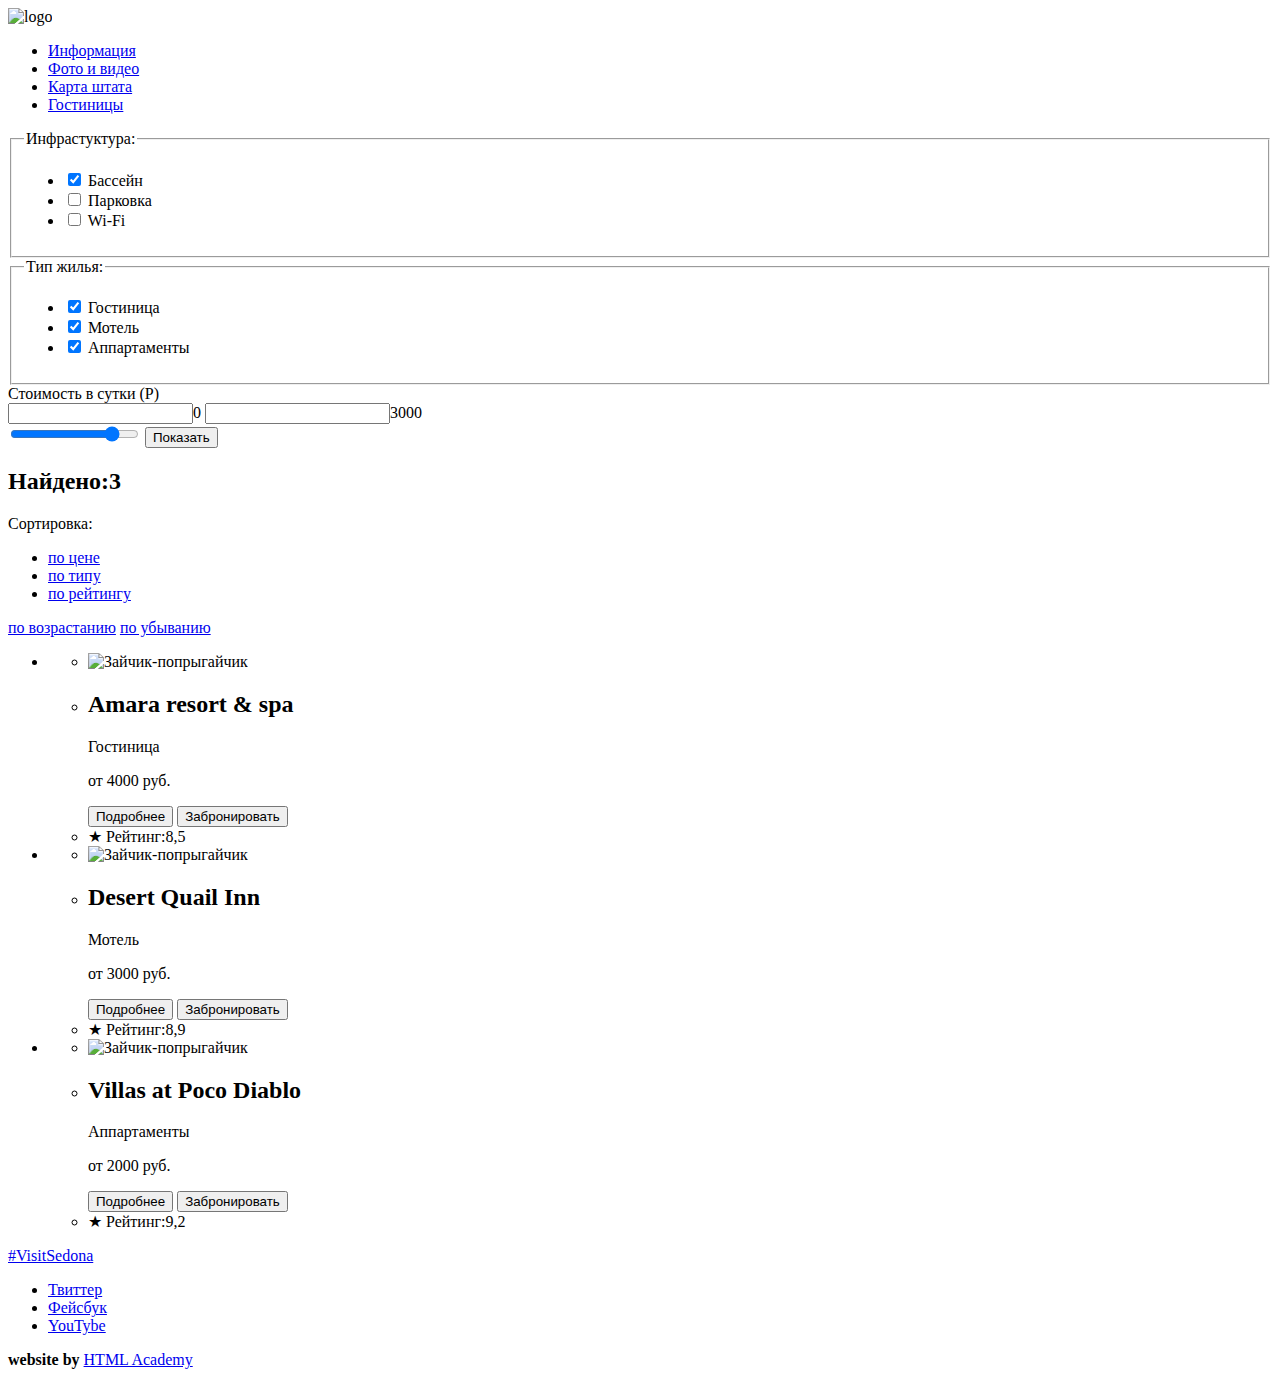
==== catalog.html @ 26ab22ec "#13 Начинаем разметку личного проекта" ====
<!DOCTYPE html>
<html lang="ru">
  <head>
    <meta charset="utf-8">
    <title>HTML Academy: Седона</title>
  </head>
  <body>

    <header class="page-header">
      <nav class="main-menu">
        <a class="main-menu__logo">
          <img src="http://placehold.it/150X100" width="150" height="100" alt="logo">
        </a>
        <ul class="main-menu__list">
          <li><a href="#">Информация</a></li>
          <li><a href="#">Фото и видео</a></li>
          <li><a href="#">Карта штата</a></li>
          <li><a href="#">Гостиницы</a></li>
        </ul>
      </nav>
      <form class="form__search" method="post" action="https://echo.htmlacademy.ru">
        <fieldset class="advantage">
          <legend class="advantage__title">Инфрастуктура:</legend>
            <ul class="advantage__list">
              <li class="advantage__item item-checkbox">
                <input class="item-checkbox__control visually-hidden" type="checkbox" name="pool" id="pool" checked>
                <label class="item-checkbox__label" for="pool">Бассейн</label>
              </li>
              <li class="advantage__item item-checkbox">
                <input class="item-checkbox__control visually-hidden" type="checkbox" name="parking" id="parking" >
                <label class="item-checkbox__label" for="parking">Парковка</label>
              </li>
              <li class="advantage__item item-checkbox">
                <input class="item-checkbox__control visually-hidden" type="checkbox" name="wifi" id="wifi">
                <label class="item-checkbox__label" for="wifi">Wi-Fi</label>
              </li>
            </ul>
        </fieldset>
        <fieldset class="type">
          <legend class="type__title">Тип жилья:</legend>
            <ul class="type__list">
              <li class="type__item item-checkbox">
                <input class="item-checkbox__control visually-hidden" type="checkbox" name="inn" id="inn" checked>
                <label class="item-checkbox__label" for="inn">Гостиница</label>
              </li>
              <li class="type__item item-checkbox">
                <input class="item-checkbox__control visually-hidden" type="checkbox" name="motel" id="motel" checked>
                <label class="item-checkbox__label" for="motel">Мотель</label>
              </li>
              <li class="type__item item-checkbox">
                <input class="item-checkbox__control visually-hidden" type="checkbox" name="apart" id="apart" checked>
                <label class="item-checkbox__label" for="apart">Аппартаменты</label>
              </li>
            </ul>
        </fieldset>

        <div class="price">
          <label for="rating">Стоимость в сутки (Р)</label>
          <div>
            <input name="output">0</input>
            <input name="output">3000</input>
          </div>
          <input type="range" name="rating" min="0" max="3000" step="1" value="2500">
          <button value="Показать">Показать</button>
        </div>
      </form>

    </header>

    <main class="page-form">
      <section>
        <h2>Найдено:<span>3</span></h2>

        <p>Сортировка:</p>
          <ul>
            <li><a href="#">по цене</a></li>
            <li><a href="#">по типу</a></li>
            <li><a href="#">по рейтингу</a></li>
          </ul>
          <a class="arrow arrow-up" href="#">по возрастанию</a>
          <a class="arrow arrow-down" href="#">по убыванию</a>
      </section>
      <section class="catalog">
        <ul class="catalog__list">
          <li class="catalog__item">
            <article class="hotel">
              <ul>
                <li class="hotel__picture">
                  <img class="hotel__picture-image" src="http://placehold.it/150x100" width="150" height="100" alt="Зайчик-попрыгайчик">
                </li>
                <li>
                  <h2 class="hotel__title">Amara resort & spa</h2>
                  <p class="hotel__type">Гостиница</p>
                  <p class="hotel__price">от 4000 руб.</p>
                  <button class="hotel__detail" type="button">Подробнее</button>
                  <button class="hotel__booking" type="button">Забронировать</button>
                </li>
                <li>
                  <span>&#9733;</span>
                  <span>Рейтинг:8,5</span>
                </li>
              </ul>
            </article>
          </li>
          <li class="catalog__item">
            <article class="hotel">
              <ul>
                <li class="hotel__picture">
                  <img class="hotel__picture-image" src="http://placehold.it/150x100" width="150" height="100" alt="Зайчик-попрыгайчик">
                </li>
                <li>
                  <h2 class="hotel__title">Desert Quail Inn</h2>
                  <p class="hotel__type">Мотель</p>
                  <p class="hotel__price">от 3000 руб.</p>
                  <button class="hotel__detail" type="button">Подробнее</button>
                  <button class="hotel__booking" type="button">Забронировать</button>
                </li>
                <li>
                  <span>&#9733;</span>
                  <span>Рейтинг:8,9</span>
                </li>
              </ul>
            </article>
          </li>
          <li class="catalog__item">
            <article class="hotel">
              <ul>
                <li class="hotel__picture">
                  <img class="hotel__picture-image" src="http://placehold.it/150x100" width="150" height="100" alt="Зайчик-попрыгайчик">
                </li>
                <li>
                  <h2 class="hotel__title">Villas at Poco Diablo</h2>
                  <p class="hotel__type">Аппартаменты</p>
                  <p class="hotel__price">от 2000 руб.</p>
                  <button class="hotel__detail" type="button">Подробнее</button>
                  <button class="hotel__booking" type="button">Забронировать</button>
                </li>
                <li>
                  <span>&#9733;</span>
                  <span>Рейтинг:9,2</span>
                </li>
              </ul>
            </article>
          </li>
        </ul>
      </section>


    </main>

    <footer class="page-footer">
      <p class="page-footer__contacts">
        <a href="https://www.instagram.com/explore/tags/visitsedona/">#VisitSedona</a><br>
      </p>
      <div class="page-footer__social">
        <ul class="social__list">
          <li><a class="social__link" href="#">Твиттер</a></li>
          <li><a class="social__link" href="#">Фейсбук</a></li>
          <li><a class="social__link" href="#">YouTybe</a></li>
        </ul>
      </div>
      <div class="page-footer__copyright">
        <b>website by</b>
        <a class="copyright__link" href="https://htmlacademy.ru">HTML Academy</a>
      </div>
    </footer>
  </body>
</html>
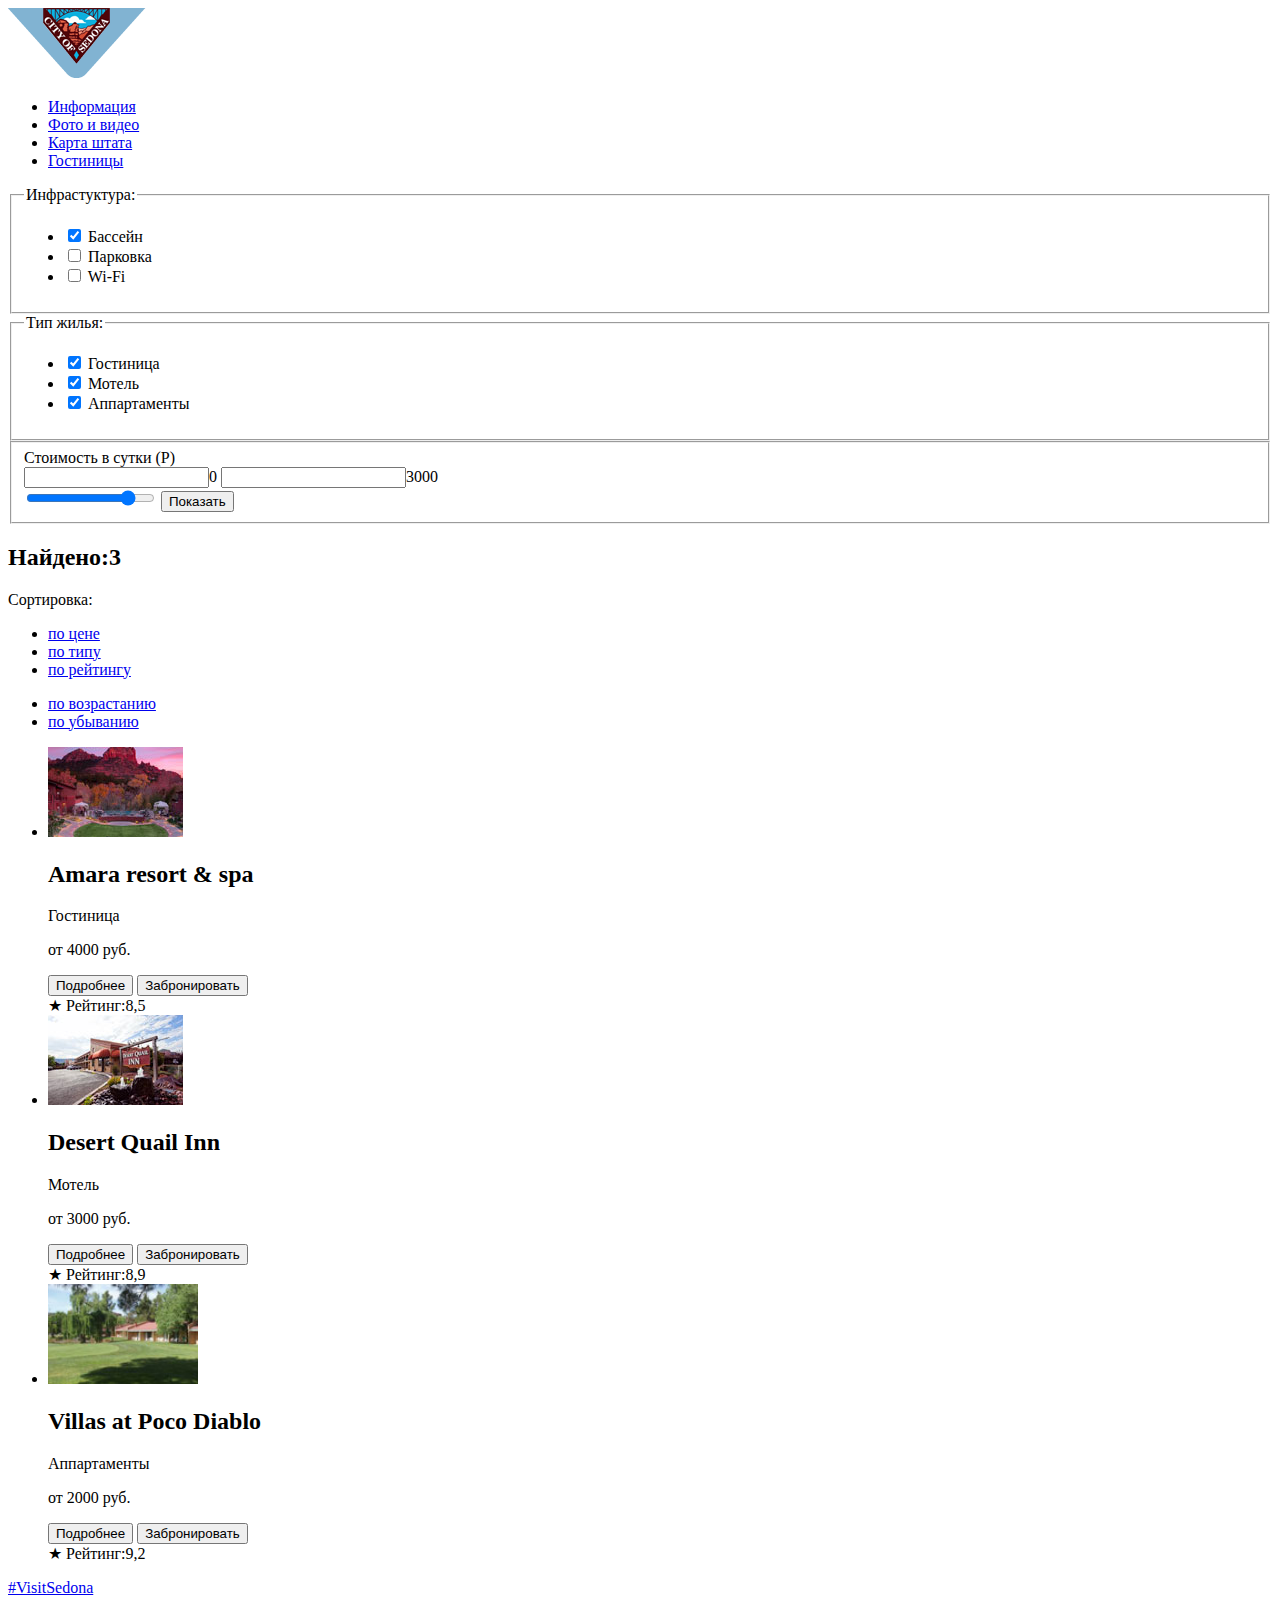
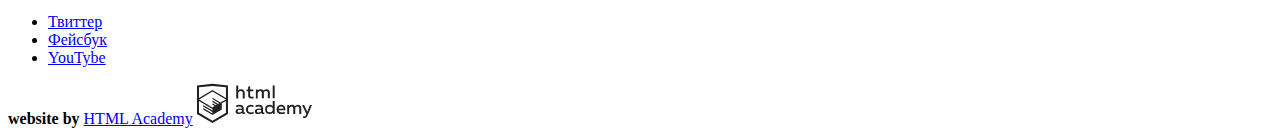
==== commit 6a539cb1: "Исправила ошибки разметки личного проекта" ====
--- a/catalog.html
+++ b/catalog.html
@@ -3,19 +3,20 @@
   <head>
     <meta charset="utf-8">
     <title>HTML Academy: Седона</title>
+    <link href="css/style.css" rel="stylesheet">
   </head>
   <body>
 
     <header class="page-header">
       <nav class="main-menu">
-        <a class="main-menu__logo">
-          <img src="http://placehold.it/150X100" width="150" height="100" alt="logo">
+        <a class="main-menu__logo" href="index.html">
+          <img src="img/logo.png" alt="SEDONA">
         </a>
         <ul class="main-menu__list">
-          <li><a href="#">Информация</a></li>
-          <li><a href="#">Фото и видео</a></li>
-          <li><a href="#">Карта штата</a></li>
-          <li><a href="#">Гостиницы</a></li>
+          <li><a href="index.html#features">Информация</a></li>
+          <li><a href="photo.html">Фото и видео</a></li>
+          <li><a href="index.html#map">Карта штата</a></li>
+          <li><a href="catalog.html">Гостиницы</a></li>
         </ul>
       </nav>
       <form class="form__search" method="post" action="https://echo.htmlacademy.ru">
@@ -54,7 +55,7 @@
             </ul>
         </fieldset>
 
-        <div class="price">
+        <fieldset class="price">
           <label for="rating">Стоимость в сутки (Р)</label>
           <div>
             <input name="output">0</input>
@@ -62,7 +63,7 @@
           </div>
           <input type="range" name="rating" min="0" max="3000" step="1" value="2500">
           <button value="Показать">Показать</button>
-        </div>
+        </fieldset>
       </form>
 
     </header>
@@ -77,74 +78,69 @@
             <li><a href="#">по типу</a></li>
             <li><a href="#">по рейтингу</a></li>
           </ul>
-          <a class="arrow arrow-up" href="#">по возрастанию</a>
-          <a class="arrow arrow-down" href="#">по убыванию</a>
+          <ul>
+            <li><a class="arrow arrow-up" href="#">по возрастанию</a></li>
+            <li><a class="arrow arrow-down" href="#">по убыванию</a></li>
+          </ul>
       </section>
       <section class="catalog">
         <ul class="catalog__list">
           <li class="catalog__item">
             <article class="hotel">
-              <ul>
-                <li class="hotel__picture">
-                  <img class="hotel__picture-image" src="http://placehold.it/150x100" width="150" height="100" alt="Зайчик-попрыгайчик">
-                </li>
-                <li>
-                  <h2 class="hotel__title">Amara resort & spa</h2>
-                  <p class="hotel__type">Гостиница</p>
-                  <p class="hotel__price">от 4000 руб.</p>
-                  <button class="hotel__detail" type="button">Подробнее</button>
-                  <button class="hotel__booking" type="button">Забронировать</button>
-                </li>
-                <li>
-                  <span>&#9733;</span>
-                  <span>Рейтинг:8,5</span>
-                </li>
-              </ul>
+              <div>
+                <img class="hotel__picture-image" src="img/hotels-1.jpg" alt="Amara resort & spa">
+              </div>
+              <div>
+                <h2 class="hotel__title">Amara resort & spa</h2>
+                <p class="hotel__type">Гостиница</p>
+                <p class="hotel__price">от 4000 руб.</p>
+                <button class="hotel__detail" type="button">Подробнее</button>
+                <button class="hotel__booking" type="button">Забронировать</button>
+              </div>
+              <div>
+                <span>&#9733;</span>
+                <span>Рейтинг:8,5</span>
+              </div>
             </article>
           </li>
           <li class="catalog__item">
             <article class="hotel">
-              <ul>
-                <li class="hotel__picture">
-                  <img class="hotel__picture-image" src="http://placehold.it/150x100" width="150" height="100" alt="Зайчик-попрыгайчик">
-                </li>
-                <li>
-                  <h2 class="hotel__title">Desert Quail Inn</h2>
-                  <p class="hotel__type">Мотель</p>
-                  <p class="hotel__price">от 3000 руб.</p>
-                  <button class="hotel__detail" type="button">Подробнее</button>
-                  <button class="hotel__booking" type="button">Забронировать</button>
-                </li>
-                <li>
-                  <span>&#9733;</span>
-                  <span>Рейтинг:8,9</span>
-                </li>
-              </ul>
+              <div>
+                <img class="hotel__picture-image" src="img/hotels-2.jpg" alt="Desert Quail Inn">
+              </div>
+              <div>
+                <h2 class="hotel__title">Desert Quail Inn</h2>
+                <p class="hotel__type">Мотель</p>
+                <p class="hotel__price">от 3000 руб.</p>
+                <button class="hotel__detail" type="button">Подробнее</button>
+                <button class="hotel__booking" type="button">Забронировать</button>
+              </div>
+              <div>
+                <span>&#9733;</span>
+                <span>Рейтинг:8,9</span>
+              </div>
             </article>
           </li>
           <li class="catalog__item">
             <article class="hotel">
-              <ul>
-                <li class="hotel__picture">
-                  <img class="hotel__picture-image" src="http://placehold.it/150x100" width="150" height="100" alt="Зайчик-попрыгайчик">
-                </li>
-                <li>
+                <div>
+                  <img class="hotel__picture-image" src="img/hotels-3.jpg" width="150" height="100" alt="Villas at Poco Diablo">
+                </div>
+                <div>
                   <h2 class="hotel__title">Villas at Poco Diablo</h2>
                   <p class="hotel__type">Аппартаменты</p>
                   <p class="hotel__price">от 2000 руб.</p>
                   <button class="hotel__detail" type="button">Подробнее</button>
                   <button class="hotel__booking" type="button">Забронировать</button>
-                </li>
-                <li>
+                </div>
+                <div>
                   <span>&#9733;</span>
                   <span>Рейтинг:9,2</span>
-                </li>
-              </ul>
+                </div>
             </article>
           </li>
         </ul>
       </section>
-
 
     </main>
 
@@ -161,7 +157,9 @@
       </div>
       <div class="page-footer__copyright">
         <b>website by</b>
-        <a class="copyright__link" href="https://htmlacademy.ru">HTML Academy</a>
+        <a class="copyright__link" href="https://htmlacademy.ru/intensive/htmlcss">HTML Academy</a>
+          <img src="img/logo-htmlacademy.svg" width="115" height="41" alt="htmlacademy">
+        </a>
       </div>
     </footer>
   </body>
--- a/css/style.css
+++ b/css/style.css
@@ -0,0 +1,3 @@
+.copyright__link {
+  background: no-repeat url("img/logo-htmlacademy.svg");
+}
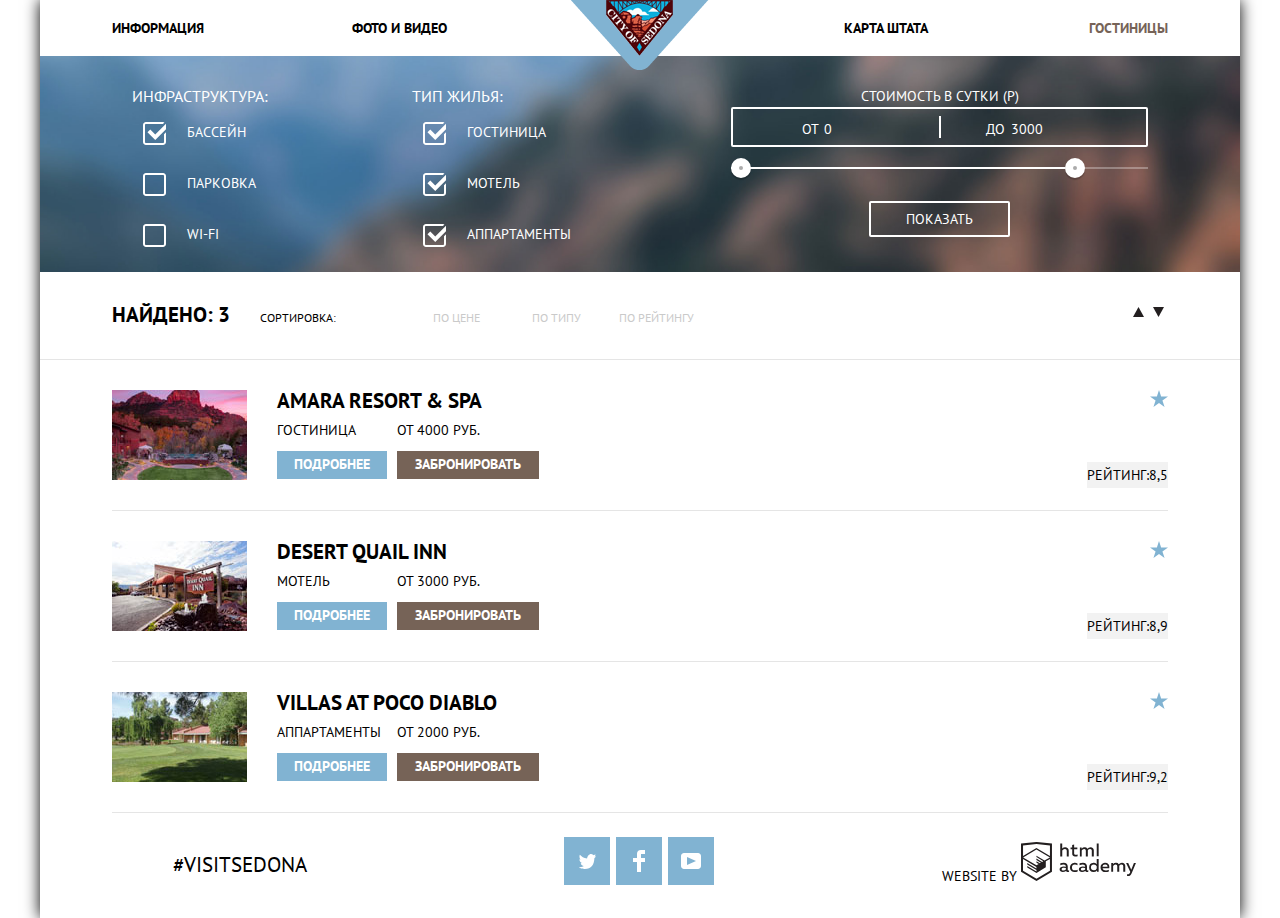
==== commit 0c444115: "Все изменения" ====
--- a/catalog.html
+++ b/catalog.html
@@ -3,25 +3,28 @@
   <head>
     <meta charset="utf-8">
     <title>HTML Academy: Седона</title>
+    <link href="https://fonts.googleapis.com/css?family=PT+Sans:400,700&amp;subset=cyrillic" rel="stylesheet">
+    <link href="css/normalize.css" rel="stylesheet">
     <link href="css/style.css" rel="stylesheet">
   </head>
-  <body>
+  <body class="catalog-page">
 
     <header class="page-header">
+
       <nav class="main-menu">
         <a class="main-menu__logo" href="index.html">
-          <img src="img/logo.png" alt="SEDONA">
+          <img src="img/logo.png" width="138" height="70" alt="SEDONA">
         </a>
         <ul class="main-menu__list">
           <li><a href="index.html#features">Информация</a></li>
           <li><a href="photo.html">Фото и видео</a></li>
           <li><a href="index.html#map">Карта штата</a></li>
-          <li><a href="catalog.html">Гостиницы</a></li>
+          <li class="link-active"><a href="catalog.html">Гостиницы</a></li>
         </ul>
       </nav>
       <form class="form__search" method="post" action="https://echo.htmlacademy.ru">
         <fieldset class="advantage">
-          <legend class="advantage__title">Инфрастуктура:</legend>
+          <legend class="advantage__title">Инфраструктура:</legend>
             <ul class="advantage__list">
               <li class="advantage__item item-checkbox">
                 <input class="item-checkbox__control visually-hidden" type="checkbox" name="pool" id="pool" checked>
@@ -56,31 +59,37 @@
         </fieldset>
 
         <fieldset class="price">
-          <label for="rating">Стоимость в сутки (Р)</label>
-          <div>
-            <input name="output">0</input>
-            <input name="output">3000</input>
-          </div>
-          <input type="range" name="rating" min="0" max="3000" step="1" value="2500">
-          <button value="Показать">Показать</button>
+          <label for="filter-range-title">Стоимость в сутки (Р)</label>
+            <div class="price-controls">
+              <label class="min-price">от <input type="text" name="min-price" value="0"></label>
+              <label class="max-price">до <input type="text" name="max-price" value="3000"></label>
+            </div>
+            <div class="range-controls">
+              <div class="scale">
+                <div class="bar"></div>
+              </div>
+              <div class="range-toggle range-toggle-min"></div>
+              <div class="range-toggle range-toggle-max"></div>
+            </div>
+            <button class="btn-transparent" type="submit">Показать</button>
         </fieldset>
       </form>
 
     </header>
 
     <main class="page-form">
-      <section>
-        <h2>Найдено:<span>3</span></h2>
+      <section class="sorting">
+        <h2>Найдено:<span> 3</span></h2>
 
         <p>Сортировка:</p>
-          <ul>
+          <ul class="sorting-type">
             <li><a href="#">по цене</a></li>
             <li><a href="#">по типу</a></li>
             <li><a href="#">по рейтингу</a></li>
           </ul>
-          <ul>
-            <li><a class="arrow arrow-up" href="#">по возрастанию</a></li>
-            <li><a class="arrow arrow-down" href="#">по убыванию</a></li>
+          <ul class="sorting-arrow">
+            <li><a class="arrow arrow-up" href="#"></a></li>
+            <li><a class="arrow arrow-down" href="#"></a></li>
           </ul>
       </section>
       <section class="catalog">
@@ -88,54 +97,54 @@
           <li class="catalog__item">
             <article class="hotel">
               <div>
-                <img class="hotel__picture-image" src="img/hotels-1.jpg" alt="Amara resort & spa">
+                <img class="hotel__picture-image" src="img/hotels-1.jpg" width="135" height="90" alt="Amara resort & spa">
               </div>
-              <div>
-                <h2 class="hotel__title">Amara resort & spa</h2>
+              <div class="hotel-content">
+                <h2 class="hotel__title"><a href="#">Amara resort & spa</a></h2>
                 <p class="hotel__type">Гостиница</p>
                 <p class="hotel__price">от 4000 руб.</p>
                 <button class="hotel__detail" type="button">Подробнее</button>
                 <button class="hotel__booking" type="button">Забронировать</button>
               </div>
-              <div>
-                <span>&#9733;</span>
-                <span>Рейтинг:8,5</span>
+              <div class="hotel-rating">
+                <span></span>
+                <p>Рейтинг:8,5</p>
               </div>
             </article>
           </li>
           <li class="catalog__item">
             <article class="hotel">
               <div>
-                <img class="hotel__picture-image" src="img/hotels-2.jpg" alt="Desert Quail Inn">
+                <img class="hotel__picture-image" src="img/hotels-2.jpg" width="135" height="90" alt="Desert Quail Inn">
               </div>
-              <div>
-                <h2 class="hotel__title">Desert Quail Inn</h2>
+              <div  class="hotel-content">
+                <h2 class="hotel__title"><a href="#">Desert Quail Inn</a></h2>
                 <p class="hotel__type">Мотель</p>
                 <p class="hotel__price">от 3000 руб.</p>
                 <button class="hotel__detail" type="button">Подробнее</button>
                 <button class="hotel__booking" type="button">Забронировать</button>
               </div>
-              <div>
-                <span>&#9733;</span>
-                <span>Рейтинг:8,9</span>
+              <div class="hotel-rating">
+                <span></span>
+                <p>Рейтинг:8,9</p>
               </div>
             </article>
           </li>
           <li class="catalog__item">
             <article class="hotel">
                 <div>
-                  <img class="hotel__picture-image" src="img/hotels-3.jpg" width="150" height="100" alt="Villas at Poco Diablo">
+                  <img class="hotel__picture-image" src="img/hotels-3.jpg" width="135" height="90" alt="Villas at Poco Diablo">
                 </div>
-                <div>
-                  <h2 class="hotel__title">Villas at Poco Diablo</h2>
+                <div  class="hotel-content">
+                  <h2 class="hotel__title"><a href="#">Villas at Poco Diablo</a></h2>
                   <p class="hotel__type">Аппартаменты</p>
                   <p class="hotel__price">от 2000 руб.</p>
                   <button class="hotel__detail" type="button">Подробнее</button>
                   <button class="hotel__booking" type="button">Забронировать</button>
                 </div>
-                <div>
-                  <span>&#9733;</span>
-                  <span>Рейтинг:9,2</span>
+                <div class="hotel-rating">
+                  <span></span>
+                  <p>Рейтинг:9,2</p>
                 </div>
             </article>
           </li>
@@ -145,22 +154,21 @@
     </main>
 
     <footer class="page-footer">
-      <p class="page-footer__contacts">
+      <p class="page-footer__item contacts">
         <a href="https://www.instagram.com/explore/tags/visitsedona/">#VisitSedona</a><br>
       </p>
-      <div class="page-footer__social">
+      <div class="page-footer__item social">
         <ul class="social__list">
-          <li><a class="social__link" href="#">Твиттер</a></li>
-          <li><a class="social__link" href="#">Фейсбук</a></li>
-          <li><a class="social__link" href="#">YouTybe</a></li>
+          <li><a class="social__link link-tw" href="#"></a></li>
+          <li><a class="social__link link-fb" href="#"></a></li>
+          <li><a class="social__link link-yt" href="#"></a></li>
         </ul>
       </div>
-      <div class="page-footer__copyright">
-        <b>website by</b>
-        <a class="copyright__link" href="https://htmlacademy.ru/intensive/htmlcss">HTML Academy</a>
-          <img src="img/logo-htmlacademy.svg" width="115" height="41" alt="htmlacademy">
-        </a>
+      <div class="page-footer__item copyright">
+        <span>website by</span>
+        <a class="copyright__link" href="https://htmlacademy.ru/intensive/htmlcss"><img src="img/logo-htmlacademy.svg" width="115" height="41" alt="htmlacademy"></a>
       </div>
     </footer>
+
   </body>
 </html>
--- a/css/style.css
+++ b/css/style.css
@@ -1,3 +1,655 @@
-.copyright__link {
-  background: no-repeat url("img/logo-htmlacademy.svg");
-}
+html {
+}
+
+body {
+  margin: 0 auto;
+  padding: 0;
+  font-family: "PT Sans", Arial, sans-serif;
+  font-size: 14px;
+  line-height: 26px;
+  color: #000000;
+  text-transform: uppercase;
+  text-align: center;
+  background-color: #ffffff;
+  box-shadow: 0px 0px 15px 0px #000000;
+  min-width: 768px;
+  max-width: 1200px;
+}
+
+a {
+  text-decoration: none;
+}
+li {
+  list-style: none;
+}
+img {
+  max-width: 100%;
+  height: auto;
+}
+.page-header {
+  background:
+        no-repeat url("../img/logo-bg-txt.png") center 130px,
+        no-repeat url("../img/bg-z.png") bottom,
+        no-repeat url("../img/logo-bg.jpg") 0 -25px;
+  background-size: 40%, 100%, 1200px auto;
+  height: 565px;
+}
+.main-menu {
+  background-color: #ffffff;
+}
+.main-menu__logo {
+  position: absolute;
+  height: 0;
+  left: 0;
+  right: 0;
+}
+.main-menu__list {
+  display: flex;
+  flex-direction: row;
+  justify-content: space-evenly;
+  margin: 0;
+  padding: 15px 0;
+  font-weight: bold;
+}
+.main-menu__list li {
+  width: 20%;
+}
+.main-menu__list a {
+  color: #000000;
+}
+.main-menu__list a:hover {
+  color: #81b3d2;
+}
+.main-menu__list a:active {
+  color: #b2b2b2;
+}
+.link-active a {
+  color: #766357;
+}
+.main-menu__list li:first-child {
+  margin-left: 6%;
+}
+.main-menu__list li:first-child,
+.main-menu__list li:nth-child(2) {
+  text-align: left;
+}
+.main-menu__list li:last-child,
+.main-menu__list li:nth-child(3) {
+  text-align: right;
+}
+.main-menu__list li:nth-child(2) {
+  margin-right: auto;
+}
+.main-menu__list li:last-child {
+  margin-right: 6%;
+}
+
+.page-title  {
+  margin: 60px 0 50px;
+}
+.page-title p {
+  margin: 26px;
+}
+.card__list {
+  display: flex;
+  flex-direction: row;
+  justify-content: space-around;
+  line-height: 21px;
+  margin: 0;
+  padding: 0;
+}
+.card__item {
+  width: 33%;
+  padding: 145px 50px 65px 50px;
+}
+.card__item h2 {
+  margin-bottom: 26px;
+}
+.card__item:first-child {
+  background: no-repeat url("../img/icon-1.svg") 50% 23%;
+}
+.card__item:nth-child(2) {
+  background: no-repeat url("../img/icon-3.svg") 50% 23%;
+}
+.card__item:last-child {
+  background: no-repeat url("../img/icon-2.svg") 50% 23%;
+}
+.features__list {
+  display: flex;
+  flex-direction: row;
+  flex-wrap: wrap;
+  line-height: 21px;
+  padding: 0;
+  margin: 0;
+}
+.feature__item {
+  max-height: 256px;
+  margin: 0;
+}
+.feature__img {
+  order: -1;
+}
+.feature__item:first-child {
+  display: flex;
+  flex-direction: column;
+  justify-content: center;
+  flex-wrap: wrap;
+  width: 100%;
+  overflow: hidden;
+}
+.feature__info {
+  width: 33.3%;
+  background-color: #82b2d3;
+  color: #ffffff;
+}
+.feature__info h2 {
+  padding: 30px 0 10px;
+}
+.feature__info p {
+  padding: 5px 45px 45px;
+}
+.feature__item:nth-child(n+2) {
+  background-color: #eeeeee;
+  width: 33.3%;
+}
+.feature__item:nth-child(n+2) h2 {
+  padding: 30px 0 10px;
+}
+.feature__item:nth-child(n+2) p {
+  padding: 5px 50px 45px;
+}
+.search-form__text {
+  padding: 30px;
+}
+.search-form h1 {
+  font-weight: bold;
+  font-size: 30px;
+  line-height: 36px;
+  margin-bottom: 26px;
+}
+.search-form p {
+  line-height: 24px;
+}
+.search-button {
+  display: inline-block;
+  position: relative;
+  width: 570px;
+  height: 86px;
+  font-size: 21px;
+  font-weight: bold;
+  color: #ffffff;
+  text-transform: uppercase;
+  background-color: #766357;
+  text-align: center;
+  border: none;
+}
+.search-button:hover {
+  background-color: #604e43;
+}
+.search-button:active {
+  background-color: #503e33;
+  color: #857871;
+}
+.search-form .button:hover {
+  background-color: #604e43;
+}
+.search-form .button:active {
+  background-color: #503e33;
+  color: #857871;
+}
+.popup-form {
+  position: absolute;
+  background-color: #ffffff;
+  width: 460px;
+  height: 290px;
+  padding: 55px;
+  left: calc(50% - 285px);
+  display: flex;
+  flex-wrap: wrap;
+  justify-content: space-between;
+}
+.popup-item:first-child, .popup-item:nth-child(2) {
+  width: 100%;
+}
+.popup-button {
+  display: inline-block;
+  width: 458px;
+  height: 58px;
+  font-size: 21px;
+  font-weight: bold;
+  color: #ffffff;
+  text-transform: uppercase;
+  background-color: #81b3d2;
+  text-align: center;
+  border: none;
+}
+.popup-button:hover {
+  background-color: #669ec0;
+}
+.popup-button:active {
+  background-color: #5496bd;
+  color: #88b6d1;
+}
+.popup-item input {
+  position: relative;
+  height: 38px;
+  background-color: #f2f2f2;
+  border: none;
+  list-style: none;
+  margin: 0;
+  padding: 0;
+}
+.popup-item input:hover {
+  background-color: #ebebeb;
+}
+.popup-item input:active {
+  background-color: #ffffff;
+  border: 2px solid #e5e5e5;
+}
+.popup-item input[type="date"] {
+  width: 360px;
+}
+.popup-item input[type="number"] {
+  width: 50px;
+}
+.popup-item input[type="date"]::after {
+  content: "";
+  display: block;
+  position: absolute;
+  width: 21px;
+  height: 22px;
+  background-image: url("../img/calendar.svg");
+  right: 10px;
+}
+.popup-item input[type="button"] {
+  margin: 0;
+  padding: 0;
+  width: 38px;
+  height: 38px;
+}
+.catalog-page .page-header {
+  background: no-repeat url("../img/logo-bg-blur.jpg") 0 center;
+  background-size: 1200px auto;
+  height: 272px;
+}
+.form__search {
+  display: flex;
+  flex-direction: row;
+  justify-content: space-around;
+  margin: 0 6%;
+}
+.form__search fieldset {
+  border: none;
+  color: #ffffff;
+  margin: 25px 20px;
+  padding: 0;
+  line-height: 21px;
+  margin-top: 30px;
+}
+.form__search legend {
+  font-size: 16px;
+  text-align: left;
+}
+.form__search li {
+  margin: 15px;
+}
+.advantage  {
+  width: 240px;
+}
+.type {
+  flex-grow: 1;
+}
+.price {
+  align-items: flex-end;
+}
+.form__search ul {
+  margin: 0;
+  list-style: none;
+  display: flex;
+  flex-direction: column;
+  align-items: flex-start;
+}
+.item-checkbox__label {
+    position: relative;
+    cursor: pointer;
+}
+.visually-hidden {
+  display: none;
+}
+.item-checkbox__label {
+  display: block;
+  position: relative;
+}
+.item-checkbox__label::before {
+    content: "";
+    position: absolute;
+    top: 0;
+    left: -44px;
+    z-index: 1;
+    width: 23px;
+    height: 23px;
+    background-image: url("../img/checkbox-off.svg");
+}
+.item-checkbox__control:checked + .item-checkbox__label::before {
+    content: "";
+    position: absolute;
+    top: 0;
+    left: -44px;
+    z-index: 1;
+    width: 23px;
+    height: 23px;
+    background-image: url("../img/checkbox-on.svg");
+}
+.sorting {
+  display: flex;
+  flex-direction: row;
+  justify-content: space-around;
+  align-items: baseline;
+  font-size: 12px;
+  line-height: 18px;
+  padding: 13px 6%;
+  border-bottom: 1px solid #e5e5e5;
+}
+.sorting h2 {
+  font-size: 21px;
+  line-height: 26px;
+}
+.sorting p {
+  padding: 0 30px;
+}
+.sorting-type {
+  display: flex;
+  flex-direction: row;
+  flex-grow: 1;
+}
+.sorting-type li {
+  width: 100px;
+}
+.sorting-type a {
+  color: #cacaca;
+}
+.sorting-type a:hover {
+  color: #81b3d2;
+}
+.sorting-type a:active {
+  color: #000000;
+}
+.sorting-arrow {
+  display: flex;
+  margin: 0;
+}
+.arrow {
+  background-color: #cacaca;
+  display: block;
+  content: "";
+  width: 20px;
+  height: 20px;
+}
+.arrow:hover {
+  background-color: #000000;
+}
+.arrow:active {
+  background-color: #81b3d2;
+}
+.arrow-up {
+  background: no-repeat url("../img/icon-up-dir.svg") 50% 50%;
+  top: 25px;
+  right: 50px;
+}
+.arrow-down {
+  background: no-repeat url("../img/icon-down-dir.svg") 50% 50%;
+  top: 25px;
+  right: 75px;
+}
+.arrow:focus {
+  background-color: #000000;
+}
+.arrow:active, .arrow:hover {
+  background-color: #81b3d2;
+}
+.catalog__item {
+  padding: 0 6%;
+}
+.catalog__list {
+  display: flex;
+  flex-direction: column;
+  margin: 0;
+  padding: 0;
+}
+.hotel {
+  display: flex;
+  flex-direction: row;
+  justify-content: space-around;
+  border-bottom: 1px solid #e5e5e5;
+  padding: 30px 0 22px;
+}
+.hotel-content {
+  flex-grow: 1;
+  display: flex;
+  flex-direction: row;
+  flex-wrap: wrap;
+  align-self: stretch;
+  margin-left: 30px;
+  text-align: left;
+  line-height: 21px;
+}
+.hotel__title {
+  flex-basis: 100%;
+  font-size: 21px;
+  margin: 0;
+}
+.hotel p {
+  margin: 0;
+  font-size: 14px;
+  }
+.hotel__type {
+  width: 120px;;
+  }
+.hotel__price {
+  flex-basis: 75%;
+}
+.hotel__detail {
+  display: block;
+  text-transform: uppercase;
+  height: 28px;
+  width: 110px;
+  color: #ffffff;
+  background-color: #81b3d2;
+  font-weight: bold;
+  text-align: center;
+  border: none;
+  margin-right: 10px;
+}
+.hotel__booking {
+  display: block;
+  text-transform: uppercase;
+  color: #ffffff;
+  height: 28px;
+  width: 142px;
+  background-color: #766357;
+  font-weight: bold;
+  text-align: center;
+  border: none;
+}
+.hotel__detail:hover {
+  background-color: #669ec0;
+}
+.hotel__detail:active {
+  color: #88b6d1;
+  background-color: #5496bd;
+}
+.hotel__booking:hover {
+  background-color: #604e43;
+}
+.hotel__booking:active {
+  color: #857871;
+  background-color: #503e33;
+}
+.hotel-rating {
+  display: flex;
+  flex-direction: column;
+  justify-content: space-between;
+  align-items: flex-end;
+}
+.hotel-rating span {
+  content: "";
+  display: block;
+  width: 18px;
+  height: 17px;
+  background: no-repeat url("../img/star.svg");
+}
+.hotel-rating p {
+  background-color: #f2f2f2;
+}
+.filter-range-title {
+  margin-bottom: 9px;
+  font-weight: 600;
+  font-size: 16px;
+  line-height: 21px;
+}
+.price-controls {
+  position: relative;
+  height: 36px;
+  margin-bottom: 20px;
+  font-size: 0;
+  border: 2px solid #ffffff;
+  border-radius: 2px;
+}
+.price-controls::after {
+  content: "";
+  position: absolute;
+  top: 50%;
+  left: 50%;
+  width: 2px;
+  height: 22px;
+  background: #ffffff;
+  transform: translate(-50%, -50%);
+}
+.price-controls label {
+  display: inline-block;
+  font-size: 14px;
+  line-height: 38px;
+  vertical-align: top;
+  cursor: pointer;
+}
+.price-controls .min-price,
+.price-controls .max-price {
+  width: 40%;
+  padding: 0 10px;
+}
+.price-controls input {
+  width: 40%;
+  margin: 0;
+  color: inherit;
+  font: inherit;
+  background: none;
+  border: none;
+}
+.range-controls {
+  position: relative;
+  margin-bottom: 32px;
+}
+.range-controls .scale {
+  height: 2px;
+  background: rgba(255, 255, 255, 0.3);
+}
+.range-controls .bar {
+  width: 80%;
+  height: 2px;
+  background: #ffffff;
+}
+.range-toggle {
+  position: absolute;
+  top: -9px;
+  width: 4px;
+  height: 4px;
+  background: #ababab;
+  border: 8px solid #ffffff;
+  border-radius: 50%;
+  box-shadow: 0 2px 1px 0 rgba(0, 1, 1, 0.2);
+  cursor: pointer;
+}
+.range-toggle:hover {
+  background: #1c4f80;
+}
+.range-toggle-min {
+  left: 0;
+}
+.range-toggle-max {
+  left: 80%;
+}
+.btn-transparent {
+  display: block;
+  margin: 0 auto;
+  padding: 6px 35px;
+  font-size: 14px;
+  line-height: 20px;
+  color: #ffffff;
+  text-transform: uppercase;
+  background: transparent;
+  border: 2px solid #ffffff;
+  border-radius: 2px;
+  cursor: pointer;
+}
+.btn-transparent:hover {
+  color: #000000;
+  background: #ffffff;
+}
+
+.page-footer {
+  display: flex;
+  flex-direction: row;
+  align-items: center;
+  height: 105px;
+  background-color: #ffffff;
+}
+.page-footer__item {
+  width: 33.3%;
+}
+.contacts {
+  font-size: 21px;
+}
+.contacts a, .copyright__link a, .hotel__title a {
+  color: #000000;
+}
+.contacts a:hover, .copyright__link a:hover, .hotel__title a:hover {
+  color: #81b3d2;
+}
+.contacts a:active, .copyright__link a:active, .hotel__title a:active {
+  color: #bdbbbc;
+}
+
+.social__list {
+  display: flex;
+  flex-direction: row;
+  justify-content: center;
+  padding: 0;
+}
+.social__link {
+  display: inline-block;
+  content: "";
+  width: 46px;
+  height: 48px;
+  margin-right: 6px;
+  color: #ffffff;
+  background-color: #81b3d2;
+  background-position: center;
+  background-repeat: no-repeat;
+}
+.social__link:hover {
+  background-color: #669ec0;
+}
+.social__link:active {
+  background-color: #5496bd;
+}
+
+.link-tw {
+  background-image: url("../img/twitter.svg");
+}
+.link-fb {
+  background-image: url("../img/fb-icon.svg");
+}
+.link-yt {
+  background-image: url("../img/youtube.svg");
+  margin-right: 0;
+}
